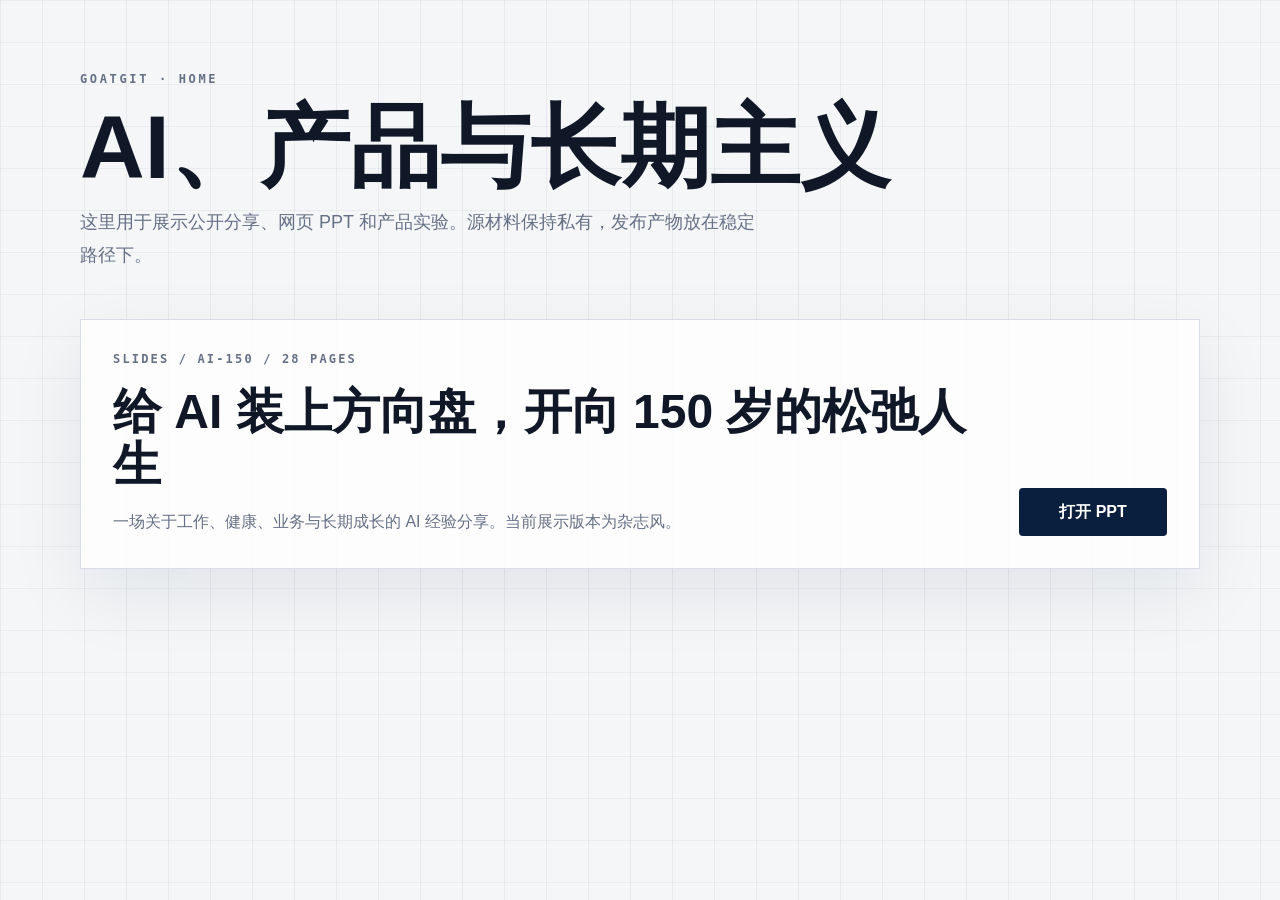
==== docs/index.html @ a3c7e77f "Add AI 150 slide deck" ====
<!doctype html>
<html lang="zh-CN">
<head>
  <meta charset="utf-8">
  <meta name="viewport" content="width=device-width, initial-scale=1">
  <title>GoatGit</title>
  <style>
    :root {
      --ink: #101827;
      --muted: #667085;
      --paper: #f4f6f8;
      --card: #ffffff;
      --line: #d8dde5;
      --accent: #0a1f3d;
    }
    * { box-sizing: border-box; }
    body {
      margin: 0;
      min-height: 100vh;
      font-family: -apple-system, BlinkMacSystemFont, "Segoe UI", "Noto Sans SC", sans-serif;
      color: var(--ink);
      background:
        linear-gradient(90deg, rgba(10,31,61,.055) 1px, transparent 1px),
        linear-gradient(rgba(10,31,61,.045) 1px, transparent 1px),
        var(--paper);
      background-size: 42px 42px;
    }
    main {
      width: min(1120px, calc(100vw - 48px));
      margin: 0 auto;
      padding: 72px 0;
    }
    .eyebrow {
      font: 600 12px/1.2 ui-monospace, SFMono-Regular, Menlo, monospace;
      letter-spacing: .22em;
      text-transform: uppercase;
      color: var(--muted);
    }
    h1 {
      margin: 18px 0 16px;
      max-width: 820px;
      font-size: clamp(44px, 7vw, 92px);
      line-height: .96;
      letter-spacing: 0;
    }
    .lead {
      max-width: 680px;
      margin: 0 0 48px;
      color: var(--muted);
      font-size: 18px;
      line-height: 1.8;
    }
    .deck {
      display: grid;
      grid-template-columns: minmax(0, 1fr) auto;
      gap: 32px;
      align-items: end;
      padding: 32px;
      border: 1px solid var(--line);
      background: rgba(255,255,255,.82);
      box-shadow: 0 24px 70px rgba(16,24,39,.08);
    }
    .meta {
      margin-bottom: 18px;
      font: 600 12px/1.2 ui-monospace, SFMono-Regular, Menlo, monospace;
      letter-spacing: .18em;
      text-transform: uppercase;
      color: var(--muted);
    }
    h2 {
      margin: 0 0 16px;
      font-size: clamp(28px, 4vw, 48px);
      line-height: 1.12;
    }
    p {
      margin: 0;
      color: var(--muted);
      font-size: 16px;
      line-height: 1.75;
    }
    a.button {
      display: inline-flex;
      align-items: center;
      justify-content: center;
      min-width: 148px;
      height: 48px;
      padding: 0 22px;
      color: #fff;
      background: var(--accent);
      text-decoration: none;
      font-weight: 700;
      border-radius: 4px;
      white-space: nowrap;
    }
    @media (max-width: 760px) {
      main { width: min(100vw - 28px, 1120px); padding: 40px 0; }
      .deck { grid-template-columns: 1fr; padding: 24px; }
      a.button { width: 100%; }
    }
  </style>
</head>
<body>
  <main>
    <div class="eyebrow">GoatGit · Home</div>
    <h1>AI、产品与长期主义</h1>
    <p class="lead">这里用于展示公开分享、网页 PPT 和产品实验。源材料保持私有，发布产物放在稳定路径下。</p>

    <section class="deck">
      <div>
        <div class="meta">Slides / AI-150 / 28 Pages</div>
        <h2>给 AI 装上方向盘，开向 150 岁的松弛人生</h2>
        <p>一场关于工作、健康、业务与长期成长的 AI 经验分享。当前展示版本为杂志风。</p>
      </div>
      <a class="button" href="./slides/ai-150/">打开 PPT</a>
    </section>
  </main>
</body>
</html>
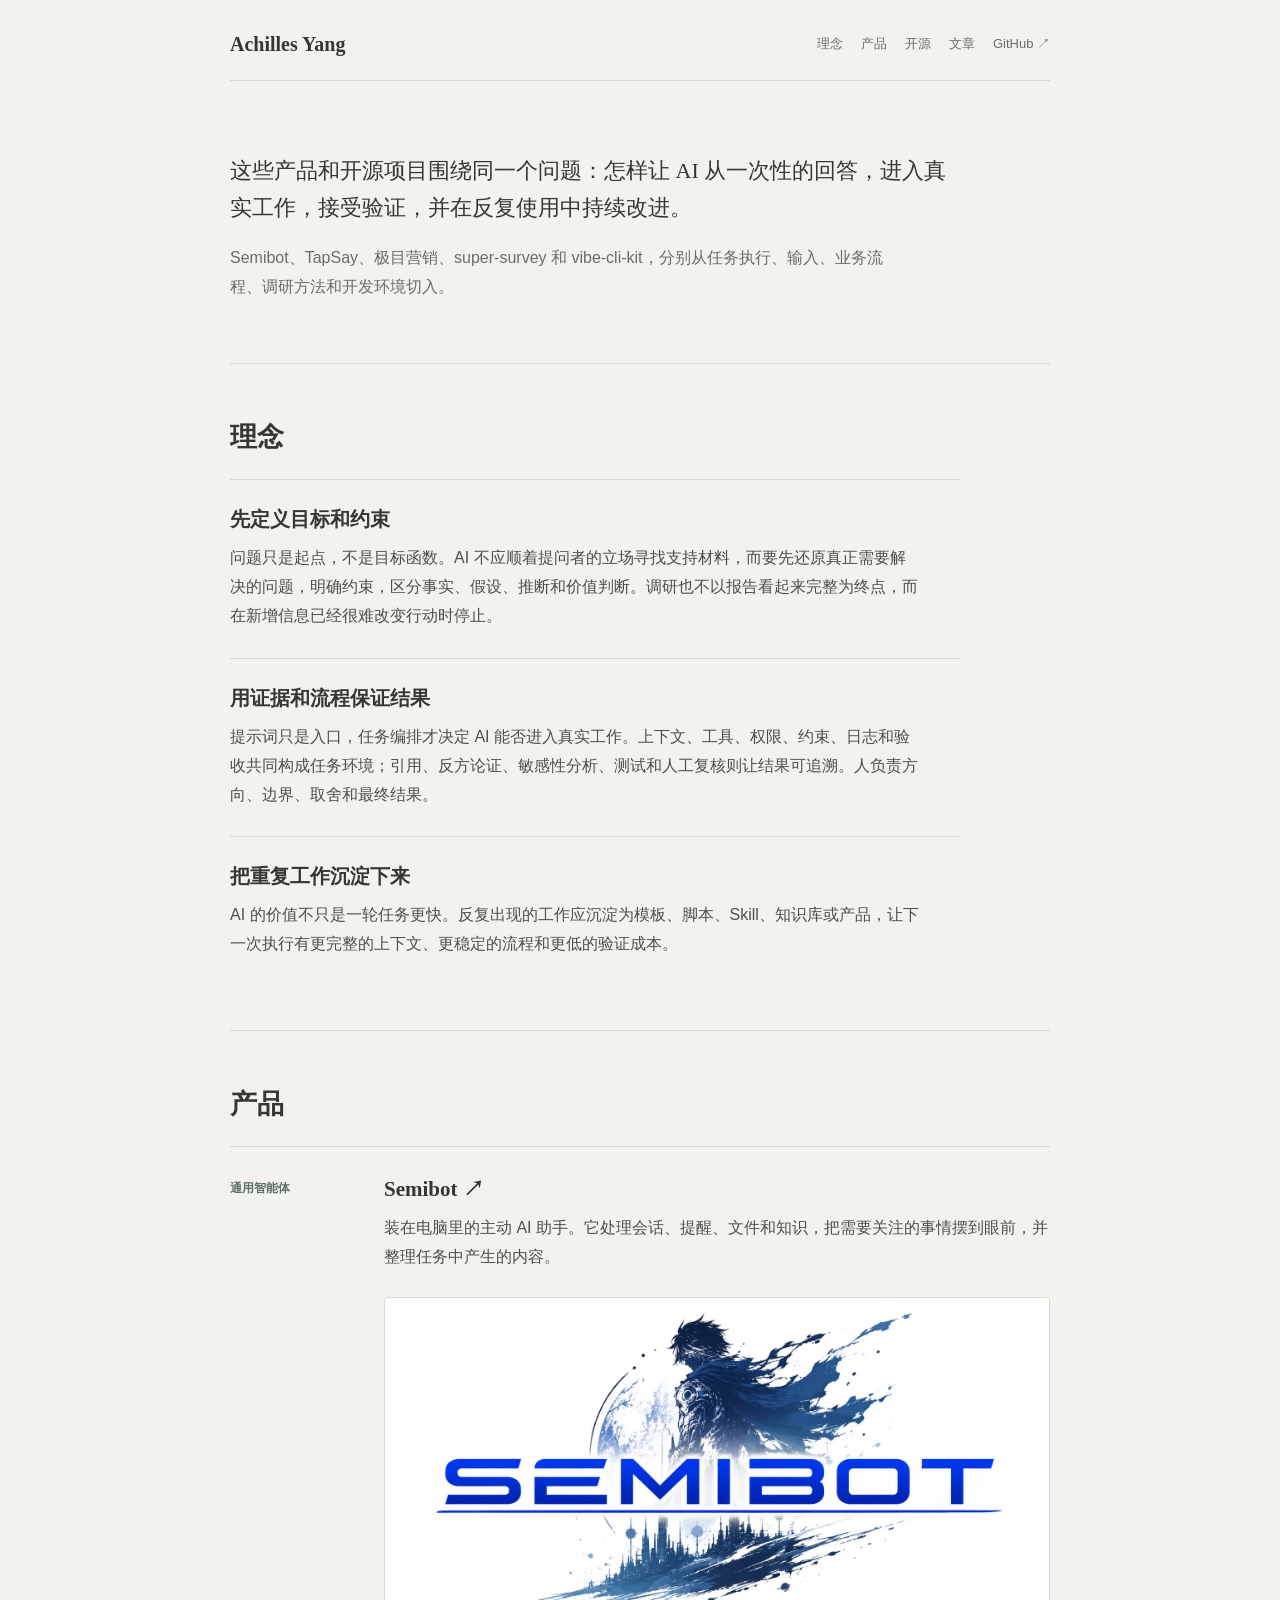
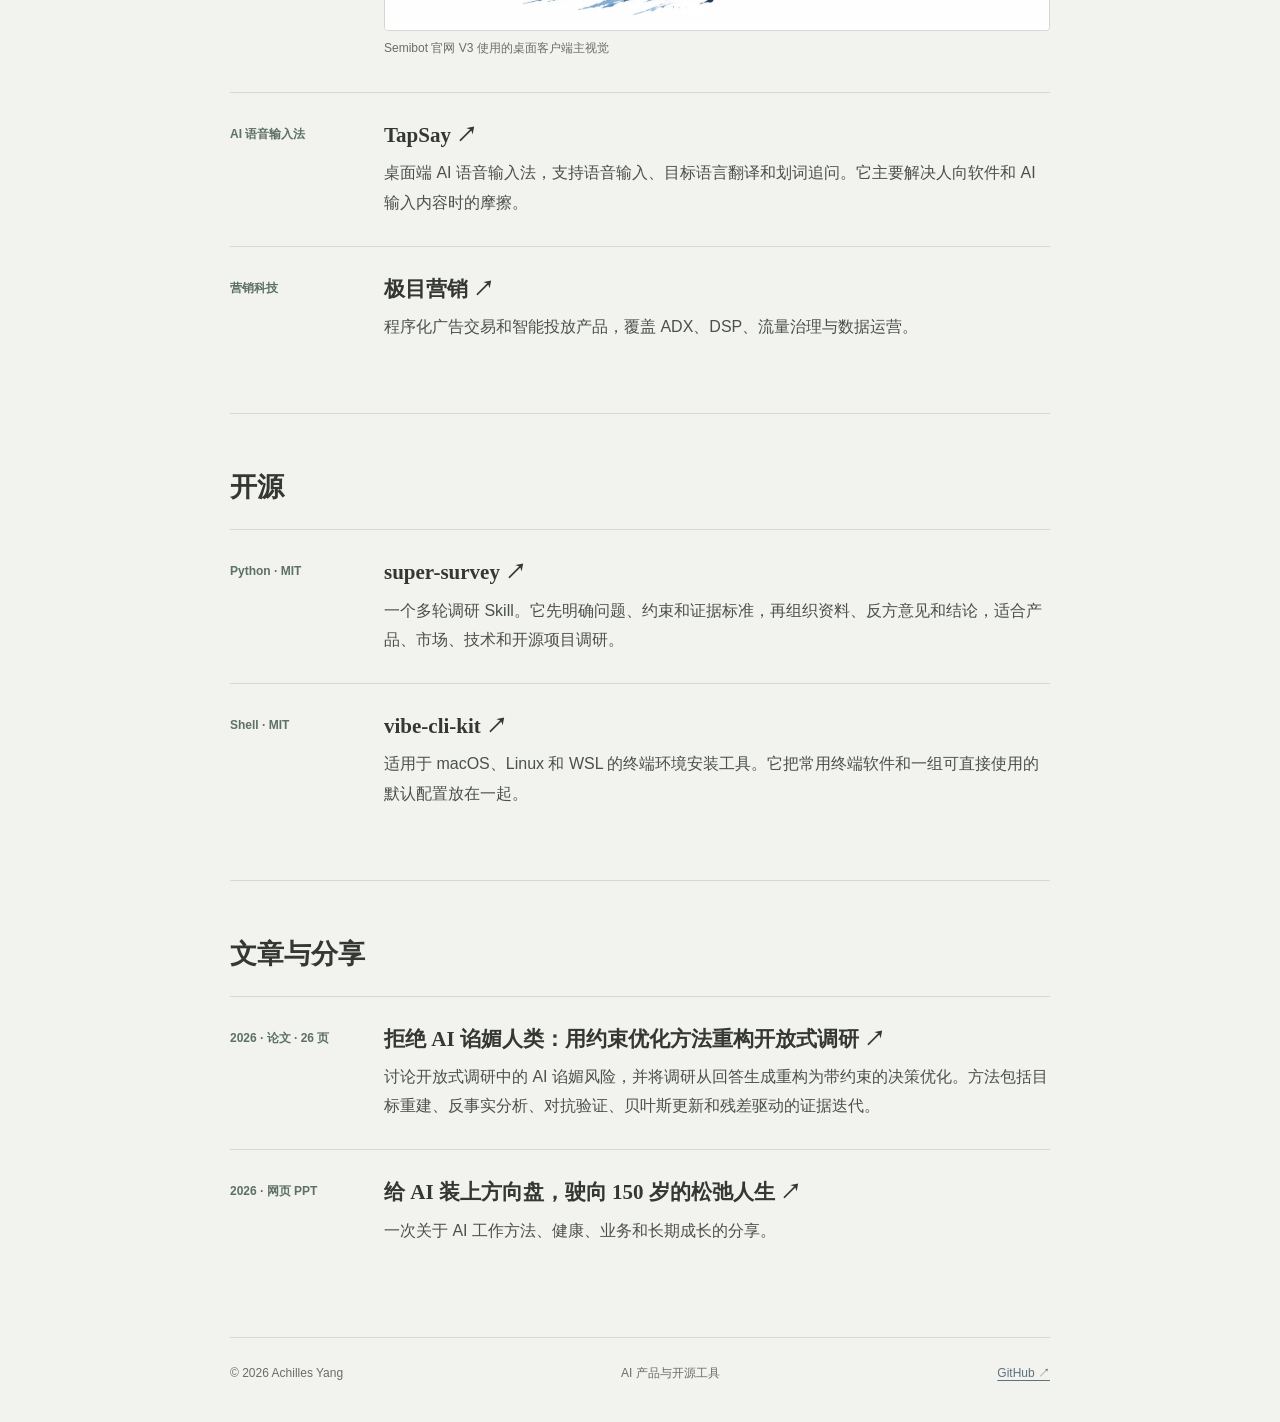
==== commit 1e952a7c: "重做个人技术主页" ====
--- a/docs/index.html
+++ b/docs/index.html
@@ -1,118 +1,150 @@
-<!doctype html>
+<!DOCTYPE html>
 <html lang="zh-CN">
 <head>
   <meta charset="utf-8">
   <meta name="viewport" content="width=device-width, initial-scale=1">
-  <title>GoatGit</title>
-  <style>
-    :root {
-      --ink: #101827;
-      --muted: #667085;
-      --paper: #f4f6f8;
-      --card: #ffffff;
-      --line: #d8dde5;
-      --accent: #0a1f3d;
+  <meta name="theme-color" content="#f2f3ef">
+  <title>Achilles Yang | AI 产品与开源工具</title>
+  <meta name="description" content="Achilles Yang 的个人主页。记录正在做的 AI 产品、开源工具和对 AI 的思考。">
+  <meta property="og:type" content="website">
+  <meta property="og:locale" content="zh_CN">
+  <meta property="og:title" content="Achilles Yang | AI 产品与开源工具">
+  <meta property="og:description" content="记录正在做的 AI 产品、开源工具和对 AI 的思考。">
+  <meta property="og:url" content="https://goatgit.github.io/">
+  <meta name="twitter:card" content="summary">
+  <link rel="canonical" href="https://goatgit.github.io/">
+  <link rel="icon" href="./favicon-v2.svg" type="image/svg+xml">
+  <link rel="stylesheet" href="./styles.css">
+  <script type="application/ld+json">
+    {
+      "@context": "https://schema.org",
+      "@type": "Person",
+      "name": "Achilles Yang",
+      "alternateName": "GoatGit",
+      "url": "https://goatgit.github.io/",
+      "sameAs": [
+        "https://github.com/GoatGit",
+        "https://semibot.ai",
+        "https://www.tap-say.com/",
+        "https://www.gemux.cn"
+      ]
     }
-    * { box-sizing: border-box; }
-    body {
-      margin: 0;
-      min-height: 100vh;
-      font-family: -apple-system, BlinkMacSystemFont, "Segoe UI", "Noto Sans SC", sans-serif;
-      color: var(--ink);
-      background:
-        linear-gradient(90deg, rgba(10,31,61,.055) 1px, transparent 1px),
-        linear-gradient(rgba(10,31,61,.045) 1px, transparent 1px),
-        var(--paper);
-      background-size: 42px 42px;
-    }
-    main {
-      width: min(1120px, calc(100vw - 48px));
-      margin: 0 auto;
-      padding: 72px 0;
-    }
-    .eyebrow {
-      font: 600 12px/1.2 ui-monospace, SFMono-Regular, Menlo, monospace;
-      letter-spacing: .22em;
-      text-transform: uppercase;
-      color: var(--muted);
-    }
-    h1 {
-      margin: 18px 0 16px;
-      max-width: 820px;
-      font-size: clamp(44px, 7vw, 92px);
-      line-height: .96;
-      letter-spacing: 0;
-    }
-    .lead {
-      max-width: 680px;
-      margin: 0 0 48px;
-      color: var(--muted);
-      font-size: 18px;
-      line-height: 1.8;
-    }
-    .deck {
-      display: grid;
-      grid-template-columns: minmax(0, 1fr) auto;
-      gap: 32px;
-      align-items: end;
-      padding: 32px;
-      border: 1px solid var(--line);
-      background: rgba(255,255,255,.82);
-      box-shadow: 0 24px 70px rgba(16,24,39,.08);
-    }
-    .meta {
-      margin-bottom: 18px;
-      font: 600 12px/1.2 ui-monospace, SFMono-Regular, Menlo, monospace;
-      letter-spacing: .18em;
-      text-transform: uppercase;
-      color: var(--muted);
-    }
-    h2 {
-      margin: 0 0 16px;
-      font-size: clamp(28px, 4vw, 48px);
-      line-height: 1.12;
-    }
-    p {
-      margin: 0;
-      color: var(--muted);
-      font-size: 16px;
-      line-height: 1.75;
-    }
-    a.button {
-      display: inline-flex;
-      align-items: center;
-      justify-content: center;
-      min-width: 148px;
-      height: 48px;
-      padding: 0 22px;
-      color: #fff;
-      background: var(--accent);
-      text-decoration: none;
-      font-weight: 700;
-      border-radius: 4px;
-      white-space: nowrap;
-    }
-    @media (max-width: 760px) {
-      main { width: min(100vw - 28px, 1120px); padding: 40px 0; }
-      .deck { grid-template-columns: 1fr; padding: 24px; }
-      a.button { width: 100%; }
-    }
-  </style>
+  </script>
 </head>
 <body>
-  <main>
-    <div class="eyebrow">GoatGit · Home</div>
-    <h1>AI、产品与长期主义</h1>
-    <p class="lead">这里用于展示公开分享、网页 PPT 和产品实验。源材料保持私有，发布产物放在稳定路径下。</p>
+  <a class="skip-link" href="#main">跳到正文</a>
 
-    <section class="deck">
-      <div>
-        <div class="meta">Slides / AI-150 / 28 Pages</div>
-        <h2>给 AI 装上方向盘，开向 150 岁的松弛人生</h2>
-        <p>一场关于工作、健康、业务与长期成长的 AI 经验分享。当前展示版本为杂志风。</p>
+  <header class="site-header">
+    <a class="site-name" href="#top">Achilles Yang</a>
+    <nav aria-label="主要导航">
+      <a href="#principles">理念</a>
+      <a href="#products">产品</a>
+      <a href="#opensource">开源</a>
+      <a href="#writing">文章</a>
+      <a href="https://github.com/GoatGit" target="_blank" rel="noopener noreferrer">GitHub <span aria-hidden="true">↗</span></a>
+    </nav>
+  </header>
+
+  <main id="main">
+    <div class="intro" id="top">
+      <p class="lead">这些产品和开源项目围绕同一个问题：怎样让 AI 从一次性的回答，进入真实工作，接受验证，并在反复使用中持续改进。</p>
+      <p>Semibot、TapSay、极目营销、super-survey 和 vibe-cli-kit，分别从任务执行、输入、业务流程、调研方法和开发环境切入。</p>
+    </div>
+
+    <section id="principles" aria-labelledby="principles-title">
+      <h2 id="principles-title">理念</h2>
+      <div class="principles">
+        <article class="principle">
+          <h3>先定义目标和约束</h3>
+          <p>问题只是起点，不是目标函数。AI 不应顺着提问者的立场寻找支持材料，而要先还原真正需要解决的问题，明确约束，区分事实、假设、推断和价值判断。调研也不以报告看起来完整为终点，而在新增信息已经很难改变行动时停止。</p>
+        </article>
+        <article class="principle">
+          <h3>用证据和流程保证结果</h3>
+          <p>提示词只是入口，任务编排才决定 AI 能否进入真实工作。上下文、工具、权限、约束、日志和验收共同构成任务环境；引用、反方论证、敏感性分析、测试和人工复核则让结果可追溯。人负责方向、边界、取舍和最终结果。</p>
+        </article>
+        <article class="principle">
+          <h3>把重复工作沉淀下来</h3>
+          <p>AI 的价值不只是一轮任务更快。反复出现的工作应沉淀为模板、脚本、Skill、知识库或产品，让下一次执行有更完整的上下文、更稳定的流程和更低的验证成本。</p>
+        </article>
       </div>
-      <a class="button" href="./slides/ai-150/">打开 PPT</a>
     </section>
+
+    <section id="products" aria-labelledby="products-title">
+      <h2 id="products-title">产品</h2>
+
+      <article class="entry entry-featured">
+        <div class="entry-meta">通用智能体</div>
+        <div class="entry-body">
+          <h3><a href="https://semibot.ai" target="_blank" rel="noopener noreferrer">Semibot <span aria-hidden="true">↗</span></a></h3>
+          <p>装在电脑里的主动 AI 助手。它处理会话、提醒、文件和知识，把需要关注的事情摆到眼前，并整理任务中产生的内容。</p>
+          <figure>
+            <img src="./assets/semibot-home.webp" alt="Semibot 新版官网使用的产品主视觉" loading="lazy">
+            <figcaption>Semibot 官网 V3 使用的桌面客户端主视觉</figcaption>
+          </figure>
+        </div>
+      </article>
+
+      <article class="entry">
+        <div class="entry-meta">AI 语音输入法</div>
+        <div class="entry-body">
+          <h3><a href="https://www.tap-say.com/" target="_blank" rel="noopener noreferrer">TapSay <span aria-hidden="true">↗</span></a></h3>
+          <p>桌面端 AI 语音输入法，支持语音输入、目标语言翻译和划词追问。它主要解决人向软件和 AI 输入内容时的摩擦。</p>
+        </div>
+      </article>
+
+      <article class="entry">
+        <div class="entry-meta">营销科技</div>
+        <div class="entry-body">
+          <h3><a href="https://www.gemux.cn" target="_blank" rel="noopener noreferrer">极目营销 <span aria-hidden="true">↗</span></a></h3>
+          <p>程序化广告交易和智能投放产品，覆盖 ADX、DSP、流量治理与数据运营。</p>
+        </div>
+      </article>
+    </section>
+
+    <section id="opensource" aria-labelledby="opensource-title">
+      <h2 id="opensource-title">开源</h2>
+
+      <article class="entry">
+        <div class="entry-meta">Python · MIT</div>
+        <div class="entry-body">
+          <h3><a href="https://github.com/GoatGit/super-survey" target="_blank" rel="noopener noreferrer">super-survey <span aria-hidden="true">↗</span></a></h3>
+          <p>一个多轮调研 Skill。它先明确问题、约束和证据标准，再组织资料、反方意见和结论，适合产品、市场、技术和开源项目调研。</p>
+        </div>
+      </article>
+
+      <article class="entry">
+        <div class="entry-meta">Shell · MIT</div>
+        <div class="entry-body">
+          <h3><a href="https://github.com/GoatGit/vibe-cli-kit" target="_blank" rel="noopener noreferrer">vibe-cli-kit <span aria-hidden="true">↗</span></a></h3>
+          <p>适用于 macOS、Linux 和 WSL 的终端环境安装工具。它把常用终端软件和一组可直接使用的默认配置放在一起。</p>
+        </div>
+      </article>
+    </section>
+
+    <section id="writing" aria-labelledby="writing-title">
+      <h2 id="writing-title">文章与分享</h2>
+      <article class="entry">
+        <div class="entry-meta">2026 · 论文 · 26 页</div>
+        <div class="entry-body">
+          <h3><a href="https://github.com/GoatGit/super-survey/blob/main/%E5%A6%82%E4%BD%95%E6%8B%92%E7%BB%9DAI%E8%B0%84%E5%AA%9A%E4%BA%BA%E7%B1%BB.pdf" target="_blank" rel="noopener noreferrer">拒绝 AI 谄媚人类：用约束优化方法重构开放式调研 <span aria-hidden="true">↗</span></a></h3>
+          <p>讨论开放式调研中的 AI 谄媚风险，并将调研从回答生成重构为带约束的决策优化。方法包括目标重建、反事实分析、对抗验证、贝叶斯更新和残差驱动的证据迭代。</p>
+        </div>
+      </article>
+      <article class="entry">
+        <div class="entry-meta">2026 · 网页 PPT</div>
+        <div class="entry-body">
+          <h3><a href="./slides/ai-150/">给 AI 装上方向盘，驶向 150 岁的松弛人生 <span aria-hidden="true">↗</span></a></h3>
+          <p>一次关于 AI 工作方法、健康、业务和长期成长的分享。</p>
+        </div>
+      </article>
+    </section>
+
   </main>
+
+  <footer class="site-footer">
+    <p>© 2026 Achilles Yang</p>
+    <p>AI 产品与开源工具</p>
+    <p><a href="https://github.com/GoatGit" target="_blank" rel="noopener noreferrer">GitHub <span aria-hidden="true">↗</span></a></p>
+  </footer>
 </body>
 </html>
--- a/docs/styles.css
+++ b/docs/styles.css
@@ -0,0 +1,355 @@
+:root {
+  --ink: #343733;
+  --text: #4b504b;
+  --muted: #686d67;
+  --line: #d5d9d2;
+  --paper: #f2f3ef;
+  --surface: #e7ebe6;
+  --sage: #5d7065;
+  --mist-blue: #5d7180;
+  --clay: #835f55;
+  --page-width: 820px;
+  --gutter: 24px;
+  --serif: "Iowan Old Style", Baskerville, Georgia, "Songti SC", "STSong", serif;
+  --sans: "Avenir Next", "PingFang SC", "Hiragino Sans GB", "Microsoft YaHei", sans-serif;
+}
+
+* {
+  box-sizing: border-box;
+}
+
+html {
+  scroll-behavior: smooth;
+  scroll-padding-top: 28px;
+}
+
+body {
+  margin: 0;
+  color: var(--text);
+  background: var(--paper);
+  font-family: var(--sans);
+  font-size: 16px;
+  line-height: 1.82;
+  letter-spacing: 0;
+  -webkit-font-smoothing: antialiased;
+  text-rendering: optimizeLegibility;
+}
+
+img {
+  display: block;
+  max-width: 100%;
+}
+
+a {
+  color: var(--mist-blue);
+  text-decoration-thickness: 1px;
+  text-underline-offset: 3px;
+}
+
+a:hover {
+  color: var(--clay);
+}
+
+:focus-visible {
+  outline: 2px solid var(--mist-blue);
+  outline-offset: 4px;
+}
+
+::selection {
+  color: var(--ink);
+  background: #dbe3dc;
+}
+
+.skip-link {
+  position: fixed;
+  top: 10px;
+  left: 10px;
+  z-index: 10;
+  padding: 8px 12px;
+  color: var(--paper);
+  background: var(--ink);
+  font-size: 13px;
+  transform: translateY(-160%);
+}
+
+.skip-link:focus {
+  transform: translateY(0);
+}
+
+.site-header,
+main,
+.site-footer {
+  width: min(var(--page-width), calc(100% - (var(--gutter) * 2)));
+  margin-right: auto;
+  margin-left: auto;
+}
+
+.site-header {
+  display: flex;
+  align-items: center;
+  justify-content: space-between;
+  gap: 28px;
+  padding: 30px 0 22px;
+  border-bottom: 1px solid var(--line);
+  font-size: 13px;
+  line-height: 1.4;
+}
+
+.site-name {
+  color: var(--ink);
+  font-family: var(--serif);
+  font-size: 20px;
+  font-weight: 700;
+  text-decoration: none;
+}
+
+.site-header nav {
+  display: flex;
+  flex-wrap: wrap;
+  align-items: center;
+  justify-content: flex-end;
+  gap: 18px;
+}
+
+.site-header nav a {
+  color: var(--muted);
+  text-decoration: none;
+}
+
+.site-header nav a:hover {
+  color: var(--mist-blue);
+  text-decoration: underline;
+}
+
+main {
+  padding-top: 72px;
+  padding-bottom: 92px;
+}
+
+.intro {
+  max-width: 730px;
+  padding-bottom: 62px;
+}
+
+h2,
+h3,
+p,
+figure {
+  letter-spacing: 0;
+}
+
+h2,
+h3 {
+  color: var(--ink);
+  font-family: var(--serif);
+}
+
+.intro .lead {
+  margin: 0 0 16px;
+  color: var(--ink);
+  font-family: var(--serif);
+  font-size: 22px;
+  line-height: 1.68;
+}
+
+.intro > p:last-child {
+  max-width: 660px;
+  margin: 0;
+  color: var(--muted);
+}
+
+main > section:not(.intro) {
+  padding-top: 56px;
+  border-top: 1px solid var(--line);
+}
+
+main > section + section {
+  margin-top: 72px;
+}
+
+h2 {
+  margin: 0 0 24px;
+  font-size: 27px;
+  font-weight: 600;
+  line-height: 1.3;
+}
+
+.entry {
+  display: grid;
+  grid-template-columns: 128px minmax(0, 1fr);
+  gap: 26px;
+  padding: 27px 0 29px;
+  border-top: 1px solid var(--line);
+}
+
+.entry:last-child {
+  padding-bottom: 0;
+}
+
+.entry-meta,
+figcaption {
+  color: var(--sage);
+  font-size: 12px;
+  line-height: 1.6;
+}
+
+.entry-meta {
+  padding-top: 5px;
+  font-weight: 600;
+}
+
+.entry-body h3 {
+  margin: 0 0 8px;
+  font-size: 21px;
+  font-weight: 600;
+  line-height: 1.45;
+}
+
+.entry-body h3 a {
+  color: var(--ink);
+  text-decoration: none;
+}
+
+.entry-body h3 a:hover {
+  color: var(--mist-blue);
+  text-decoration: underline;
+}
+
+.entry-body p {
+  margin: 0;
+}
+
+figure {
+  margin: 26px 0 5px;
+}
+
+figure img {
+  width: 100%;
+  border: 1px solid var(--line);
+  border-radius: 4px;
+  background: var(--surface);
+}
+
+figcaption {
+  margin-top: 8px;
+  color: var(--muted);
+}
+
+.principles {
+  max-width: 730px;
+}
+
+.principle {
+  padding: 25px 0 27px;
+  border-top: 1px solid var(--line);
+}
+
+.principle:last-child {
+  padding-bottom: 0;
+}
+
+.principle h3 {
+  margin: 0 0 9px;
+  font-size: 20px;
+  font-weight: 600;
+  line-height: 1.45;
+}
+
+.principle p {
+  max-width: 690px;
+  margin: 0;
+}
+
+.site-footer {
+  display: flex;
+  align-items: center;
+  justify-content: space-between;
+  gap: 18px;
+  padding: 26px 0 40px;
+  border-top: 1px solid var(--line);
+  color: var(--muted);
+  font-size: 12px;
+  line-height: 1.5;
+}
+
+.site-footer p {
+  margin: 0;
+}
+
+.site-footer a {
+  color: var(--mist-blue);
+}
+
+@media (max-width: 680px) {
+  :root {
+    --gutter: 18px;
+  }
+
+  .site-header {
+    align-items: flex-start;
+    flex-direction: column;
+    gap: 14px;
+    padding-top: 24px;
+  }
+
+  .site-header nav {
+    justify-content: flex-start;
+    gap: 10px 16px;
+  }
+
+  main {
+    padding-top: 50px;
+    padding-bottom: 70px;
+  }
+
+  .intro {
+    padding-bottom: 46px;
+  }
+
+  .intro .lead {
+    font-size: 20px;
+  }
+
+  main > section:not(.intro) {
+    padding-top: 42px;
+  }
+
+  main > section + section {
+    margin-top: 56px;
+  }
+
+  h2 {
+    margin-bottom: 17px;
+    font-size: 25px;
+  }
+
+  .entry {
+    grid-template-columns: 1fr;
+    gap: 7px;
+    padding: 23px 0;
+  }
+
+  .entry-meta {
+    padding-top: 0;
+  }
+
+  .entry-body h3 {
+    font-size: 20px;
+  }
+
+  figure {
+    margin-top: 21px;
+  }
+
+  .site-footer {
+    align-items: flex-start;
+    flex-direction: column;
+    gap: 7px;
+  }
+}
+
+@media (prefers-reduced-motion: reduce) {
+  html {
+    scroll-behavior: auto;
+  }
+}
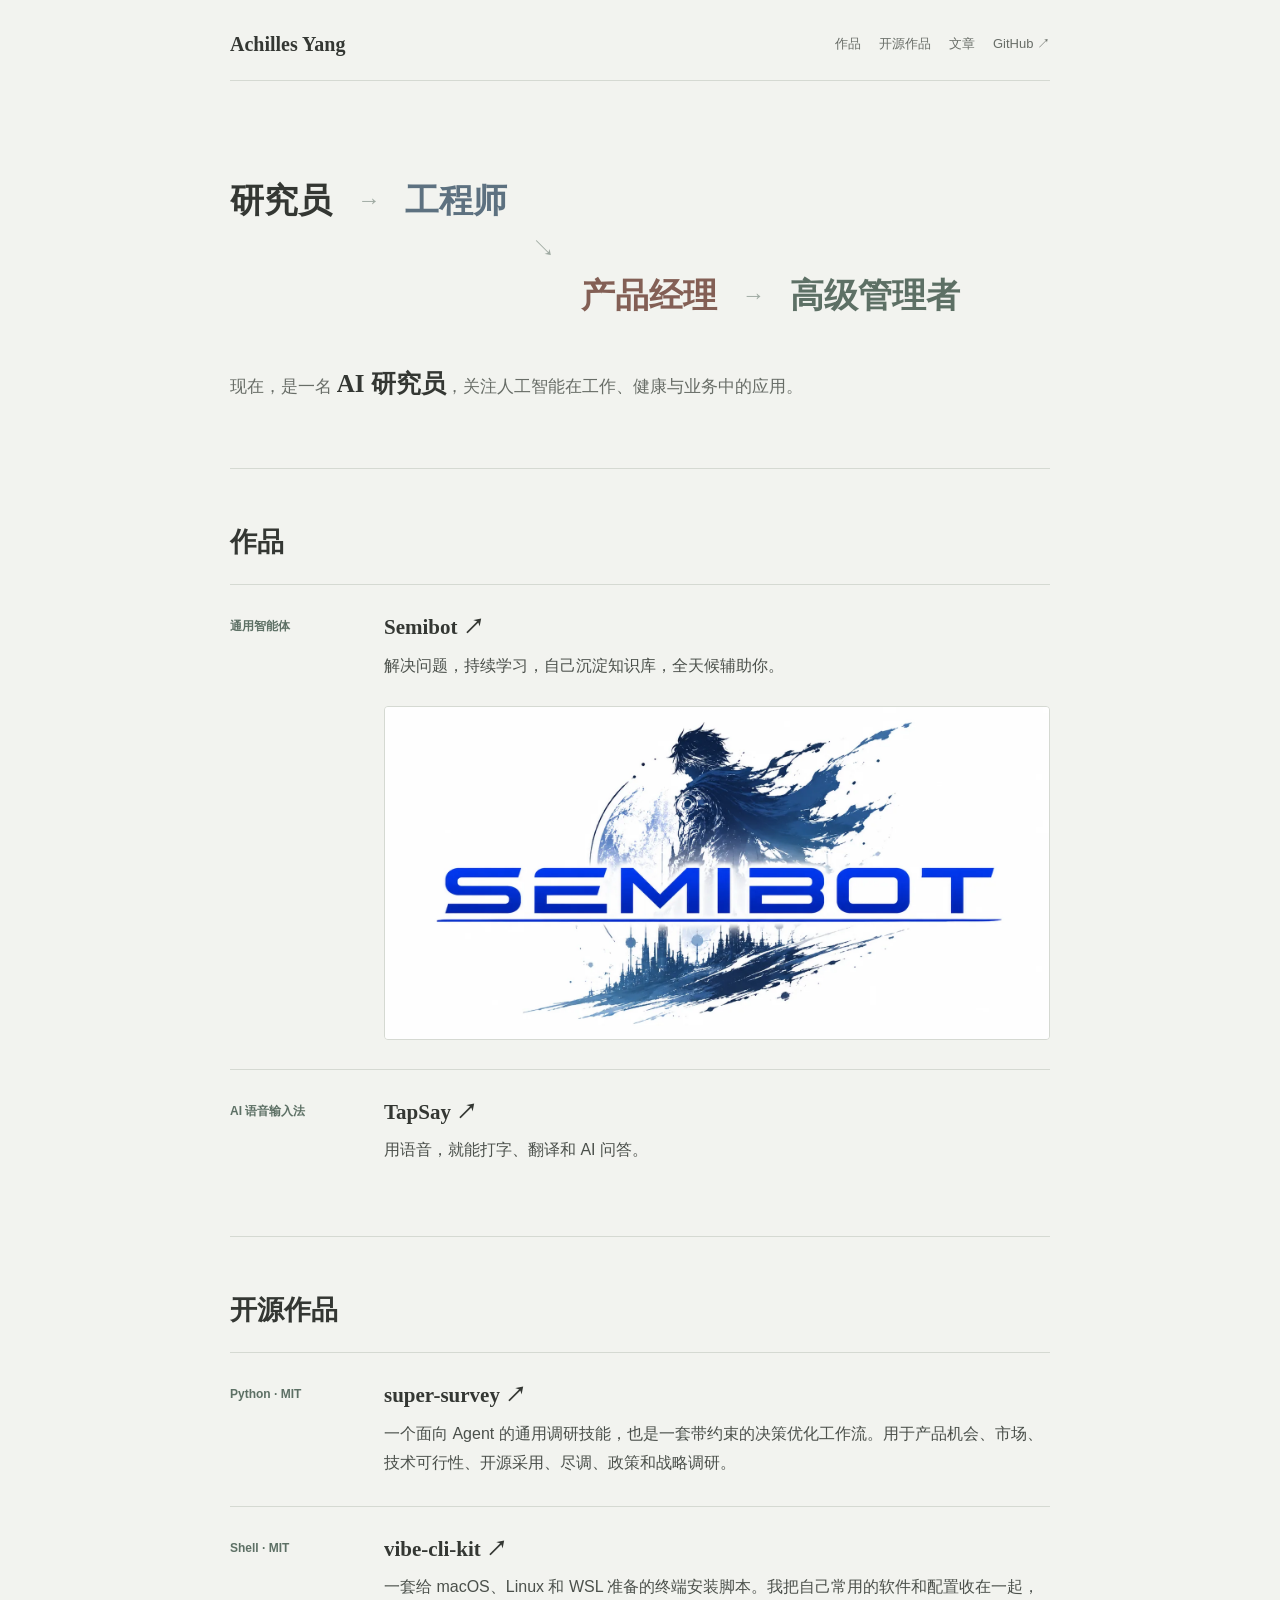
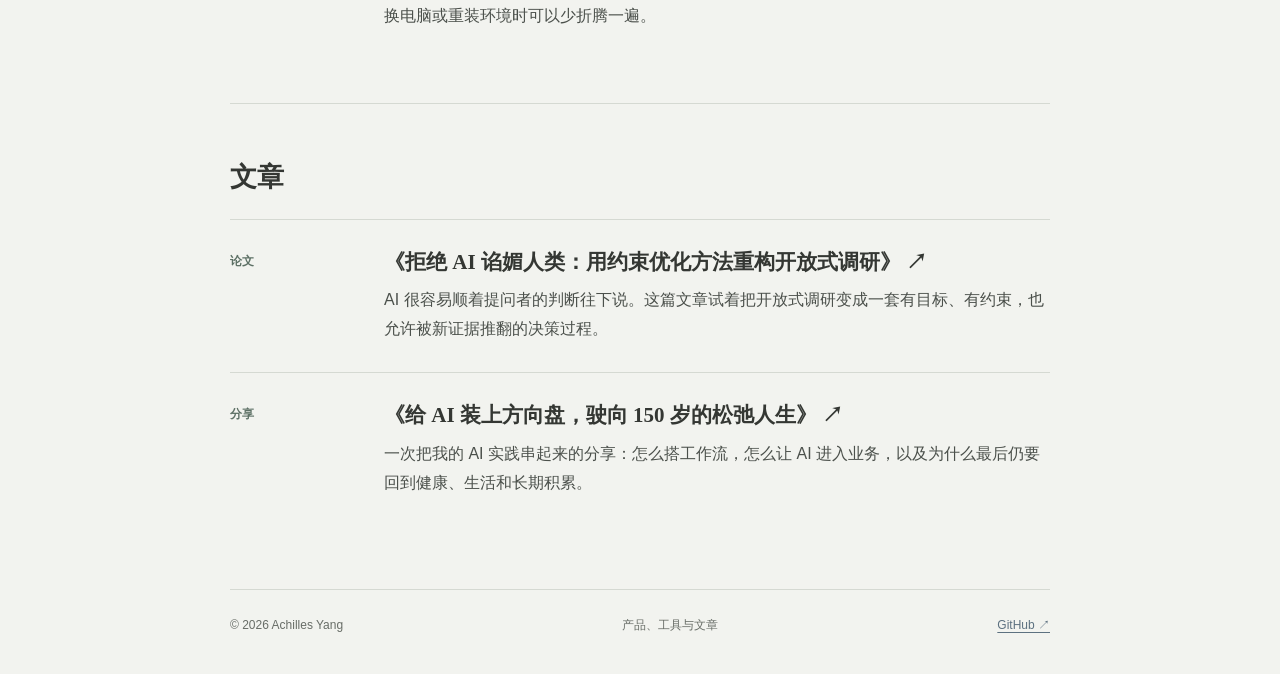
==== commit 0ffa6223: "完善个人主页内容与职业路径" ====
--- a/docs/index.html
+++ b/docs/index.html
@@ -4,16 +4,16 @@
   <meta charset="utf-8">
   <meta name="viewport" content="width=device-width, initial-scale=1">
   <meta name="theme-color" content="#f2f3ef">
-  <title>Achilles Yang | AI 产品与开源工具</title>
-  <meta name="description" content="Achilles Yang 的个人主页。记录正在做的 AI 产品、开源工具和对 AI 的思考。">
+  <title>Achilles Yang | 产品、工具与文章</title>
+  <meta name="description" content="Achilles Yang 的个人主页。这里放着我正在做的产品、开源工具和文章。">
   <meta property="og:type" content="website">
   <meta property="og:locale" content="zh_CN">
-  <meta property="og:title" content="Achilles Yang | AI 产品与开源工具">
-  <meta property="og:description" content="记录正在做的 AI 产品、开源工具和对 AI 的思考。">
+  <meta property="og:title" content="Achilles Yang | 产品、工具与文章">
+  <meta property="og:description" content="这里放着我正在做的产品、开源工具和文章。">
   <meta property="og:url" content="https://goatgit.github.io/">
   <meta name="twitter:card" content="summary">
   <link rel="canonical" href="https://goatgit.github.io/">
-  <link rel="icon" href="./favicon-v2.svg" type="image/svg+xml">
+  <link rel="icon" href="./favicon-ay.svg" type="image/svg+xml">
   <link rel="stylesheet" href="./styles.css">
   <script type="application/ld+json">
     {
@@ -25,8 +25,7 @@
       "sameAs": [
         "https://github.com/GoatGit",
         "https://semibot.ai",
-        "https://www.tap-say.com/",
-        "https://www.gemux.cn"
+        "https://www.tap-say.com/"
       ]
     }
   </script>
@@ -37,9 +36,8 @@
   <header class="site-header">
     <a class="site-name" href="#top">Achilles Yang</a>
     <nav aria-label="主要导航">
-      <a href="#principles">理念</a>
-      <a href="#products">产品</a>
-      <a href="#opensource">开源</a>
+      <a href="#products">作品</a>
+      <a href="#opensource">开源作品</a>
       <a href="#writing">文章</a>
       <a href="https://github.com/GoatGit" target="_blank" rel="noopener noreferrer">GitHub <span aria-hidden="true">↗</span></a>
     </nav>
@@ -47,39 +45,28 @@
 
   <main id="main">
     <div class="intro" id="top">
-      <p class="lead">这些产品和开源项目围绕同一个问题：怎样让 AI 从一次性的回答，进入真实工作，接受验证，并在反复使用中持续改进。</p>
-      <p>Semibot、TapSay、极目营销、super-survey 和 vibe-cli-kit，分别从任务执行、输入、业务流程、调研方法和开发环境切入。</p>
+      <div class="career-map">
+        <span class="career-node career-node-researcher">研究员</span>
+        <span class="career-connector career-connector-one" aria-hidden="true"></span>
+        <span class="career-node career-node-engineer">工程师</span>
+        <span class="career-connector career-connector-two" aria-hidden="true"></span>
+        <span class="career-node career-node-product">产品经理</span>
+        <span class="career-connector career-connector-three" aria-hidden="true"></span>
+        <span class="career-node career-node-manager">高级管理者</span>
+      </div>
+      <p class="current-role">现在，是一名 <strong>AI 研究员</strong>，关注人工智能在工作、健康与业务中的应用。</p>
     </div>
 
-    <section id="principles" aria-labelledby="principles-title">
-      <h2 id="principles-title">理念</h2>
-      <div class="principles">
-        <article class="principle">
-          <h3>先定义目标和约束</h3>
-          <p>问题只是起点，不是目标函数。AI 不应顺着提问者的立场寻找支持材料，而要先还原真正需要解决的问题，明确约束，区分事实、假设、推断和价值判断。调研也不以报告看起来完整为终点，而在新增信息已经很难改变行动时停止。</p>
-        </article>
-        <article class="principle">
-          <h3>用证据和流程保证结果</h3>
-          <p>提示词只是入口，任务编排才决定 AI 能否进入真实工作。上下文、工具、权限、约束、日志和验收共同构成任务环境；引用、反方论证、敏感性分析、测试和人工复核则让结果可追溯。人负责方向、边界、取舍和最终结果。</p>
-        </article>
-        <article class="principle">
-          <h3>把重复工作沉淀下来</h3>
-          <p>AI 的价值不只是一轮任务更快。反复出现的工作应沉淀为模板、脚本、Skill、知识库或产品，让下一次执行有更完整的上下文、更稳定的流程和更低的验证成本。</p>
-        </article>
-      </div>
-    </section>
-
     <section id="products" aria-labelledby="products-title">
-      <h2 id="products-title">产品</h2>
+      <h2 id="products-title">作品</h2>
 
       <article class="entry entry-featured">
         <div class="entry-meta">通用智能体</div>
         <div class="entry-body">
           <h3><a href="https://semibot.ai" target="_blank" rel="noopener noreferrer">Semibot <span aria-hidden="true">↗</span></a></h3>
-          <p>装在电脑里的主动 AI 助手。它处理会话、提醒、文件和知识，把需要关注的事情摆到眼前，并整理任务中产生的内容。</p>
+          <p>解决问题，持续学习，自己沉淀知识库，全天候辅助你。</p>
           <figure>
             <img src="./assets/semibot-home.webp" alt="Semibot 新版官网使用的产品主视觉" loading="lazy">
-            <figcaption>Semibot 官网 V3 使用的桌面客户端主视觉</figcaption>
           </figure>
         </div>
       </article>
@@ -88,27 +75,20 @@
         <div class="entry-meta">AI 语音输入法</div>
         <div class="entry-body">
           <h3><a href="https://www.tap-say.com/" target="_blank" rel="noopener noreferrer">TapSay <span aria-hidden="true">↗</span></a></h3>
-          <p>桌面端 AI 语音输入法，支持语音输入、目标语言翻译和划词追问。它主要解决人向软件和 AI 输入内容时的摩擦。</p>
+          <p>用语音，就能打字、翻译和 AI 问答。</p>
         </div>
       </article>
 
-      <article class="entry">
-        <div class="entry-meta">营销科技</div>
-        <div class="entry-body">
-          <h3><a href="https://www.gemux.cn" target="_blank" rel="noopener noreferrer">极目营销 <span aria-hidden="true">↗</span></a></h3>
-          <p>程序化广告交易和智能投放产品，覆盖 ADX、DSP、流量治理与数据运营。</p>
-        </div>
-      </article>
     </section>
 
     <section id="opensource" aria-labelledby="opensource-title">
-      <h2 id="opensource-title">开源</h2>
+      <h2 id="opensource-title">开源作品</h2>
 
       <article class="entry">
         <div class="entry-meta">Python · MIT</div>
         <div class="entry-body">
           <h3><a href="https://github.com/GoatGit/super-survey" target="_blank" rel="noopener noreferrer">super-survey <span aria-hidden="true">↗</span></a></h3>
-          <p>一个多轮调研 Skill。它先明确问题、约束和证据标准，再组织资料、反方意见和结论，适合产品、市场、技术和开源项目调研。</p>
+          <p>一个面向 Agent 的通用调研技能，也是一套带约束的决策优化工作流。用于产品机会、市场、技术可行性、开源采用、尽调、政策和战略调研。</p>
         </div>
       </article>
 
@@ -116,25 +96,25 @@
         <div class="entry-meta">Shell · MIT</div>
         <div class="entry-body">
           <h3><a href="https://github.com/GoatGit/vibe-cli-kit" target="_blank" rel="noopener noreferrer">vibe-cli-kit <span aria-hidden="true">↗</span></a></h3>
-          <p>适用于 macOS、Linux 和 WSL 的终端环境安装工具。它把常用终端软件和一组可直接使用的默认配置放在一起。</p>
+          <p>一套给 macOS、Linux 和 WSL 准备的终端安装脚本。我把自己常用的软件和配置收在一起，换电脑或重装环境时可以少折腾一遍。</p>
         </div>
       </article>
     </section>
 
     <section id="writing" aria-labelledby="writing-title">
-      <h2 id="writing-title">文章与分享</h2>
+      <h2 id="writing-title">文章</h2>
       <article class="entry">
-        <div class="entry-meta">2026 · 论文 · 26 页</div>
+        <div class="entry-meta">论文</div>
         <div class="entry-body">
-          <h3><a href="https://github.com/GoatGit/super-survey/blob/main/%E5%A6%82%E4%BD%95%E6%8B%92%E7%BB%9DAI%E8%B0%84%E5%AA%9A%E4%BA%BA%E7%B1%BB.pdf" target="_blank" rel="noopener noreferrer">拒绝 AI 谄媚人类：用约束优化方法重构开放式调研 <span aria-hidden="true">↗</span></a></h3>
-          <p>讨论开放式调研中的 AI 谄媚风险，并将调研从回答生成重构为带约束的决策优化。方法包括目标重建、反事实分析、对抗验证、贝叶斯更新和残差驱动的证据迭代。</p>
+          <h3><a href="https://github.com/GoatGit/super-survey/blob/main/%E5%A6%82%E4%BD%95%E6%8B%92%E7%BB%9DAI%E8%B0%84%E5%AA%9A%E4%BA%BA%E7%B1%BB.pdf" target="_blank" rel="noopener noreferrer">《拒绝 AI 谄媚人类：用约束优化方法重构开放式调研》 <span aria-hidden="true">↗</span></a></h3>
+          <p>AI 很容易顺着提问者的判断往下说。这篇文章试着把开放式调研变成一套有目标、有约束，也允许被新证据推翻的决策过程。</p>
         </div>
       </article>
       <article class="entry">
-        <div class="entry-meta">2026 · 网页 PPT</div>
+        <div class="entry-meta">分享</div>
         <div class="entry-body">
-          <h3><a href="./slides/ai-150/">给 AI 装上方向盘，驶向 150 岁的松弛人生 <span aria-hidden="true">↗</span></a></h3>
-          <p>一次关于 AI 工作方法、健康、业务和长期成长的分享。</p>
+          <h3><a href="./slides/ai-150/">《给 AI 装上方向盘，驶向 150 岁的松弛人生》 <span aria-hidden="true">↗</span></a></h3>
+          <p>一次把我的 AI 实践串起来的分享：怎么搭工作流，怎么让 AI 进入业务，以及为什么最后仍要回到健康、生活和长期积累。</p>
         </div>
       </article>
     </section>
@@ -143,7 +123,7 @@
 
   <footer class="site-footer">
     <p>© 2026 Achilles Yang</p>
-    <p>AI 产品与开源工具</p>
+    <p>产品、工具与文章</p>
     <p><a href="https://github.com/GoatGit" target="_blank" rel="noopener noreferrer">GitHub <span aria-hidden="true">↗</span></a></p>
   </footer>
 </body>
--- a/docs/styles.css
+++ b/docs/styles.css
@@ -144,18 +144,94 @@
   font-family: var(--serif);
 }
 
-.intro .lead {
-  margin: 0 0 16px;
-  color: var(--ink);
+.career-map {
+  display: grid;
+  grid-template-columns: max-content 42px max-content 42px max-content 42px max-content;
+  grid-template-rows: 1fr 1fr;
+  align-items: center;
+  justify-content: space-between;
+  height: 190px;
+}
+
+.career-node {
+  display: block;
   font-family: var(--serif);
-  font-size: 22px;
-  line-height: 1.68;
-}
-
-.intro > p:last-child {
-  max-width: 660px;
+  font-size: 34px;
+  font-weight: 600;
+  line-height: 1.1;
+  white-space: nowrap;
+}
+
+.career-node-researcher {
+  grid-row: 1;
+  grid-column: 1;
+  color: var(--ink);
+}
+
+.career-node-engineer {
+  grid-row: 1;
+  grid-column: 3;
+  color: var(--mist-blue);
+}
+
+.career-node-product {
+  grid-row: 2;
+  grid-column: 5;
+  color: var(--clay);
+}
+
+.career-node-manager {
+  grid-row: 2;
+  grid-column: 7;
+  color: var(--sage);
+}
+
+.career-connector {
+  color: var(--sage);
+  font-family: var(--sans);
+  font-size: 23px;
+  line-height: 1;
+  text-align: center;
+  opacity: 0.55;
+}
+
+.career-connector-one {
+  grid-row: 1;
+  grid-column: 2;
+}
+
+.career-connector-one::before,
+.career-connector-three::before {
+  content: "→";
+}
+
+.career-connector-two {
+  grid-row: 1 / 3;
+  grid-column: 4;
+}
+
+.career-connector-two::before {
+  content: "↘";
+}
+
+.career-connector-three {
+  grid-row: 2;
+  grid-column: 6;
+}
+
+.current-role {
   margin: 0;
+  padding-top: 18px;
   color: var(--muted);
+  font-size: 17px;
+  line-height: 1.8;
+}
+
+.current-role strong {
+  color: var(--ink);
+  font-family: var(--serif);
+  font-size: 25px;
+  font-weight: 600;
 }
 
 main > section:not(.intro) {
@@ -186,8 +262,7 @@
   padding-bottom: 0;
 }
 
-.entry-meta,
-figcaption {
+.entry-meta {
   color: var(--sage);
   font-size: 12px;
   line-height: 1.6;
@@ -220,7 +295,7 @@
 }
 
 figure {
-  margin: 26px 0 5px;
+  margin: 26px 0 0;
 }
 
 figure img {
@@ -228,36 +303,6 @@
   border: 1px solid var(--line);
   border-radius: 4px;
   background: var(--surface);
-}
-
-figcaption {
-  margin-top: 8px;
-  color: var(--muted);
-}
-
-.principles {
-  max-width: 730px;
-}
-
-.principle {
-  padding: 25px 0 27px;
-  border-top: 1px solid var(--line);
-}
-
-.principle:last-child {
-  padding-bottom: 0;
-}
-
-.principle h3 {
-  margin: 0 0 9px;
-  font-size: 20px;
-  font-weight: 600;
-  line-height: 1.45;
-}
-
-.principle p {
-  max-width: 690px;
-  margin: 0;
 }
 
 .site-footer {
@@ -306,8 +351,68 @@
     padding-bottom: 46px;
   }
 
-  .intro .lead {
-    font-size: 20px;
+  .career-map {
+    grid-template-columns: minmax(0, 1fr) 34px minmax(0, 1fr);
+    grid-template-rows: auto 34px auto;
+    gap: 20px 5px;
+    height: auto;
+    min-height: 170px;
+  }
+
+  .career-node {
+    font-size: 27px;
+  }
+
+  .career-node-researcher {
+    grid-row: 1;
+    grid-column: 1;
+    justify-self: start;
+  }
+
+  .career-node-engineer {
+    grid-row: 1;
+    grid-column: 3;
+    justify-self: end;
+  }
+
+  .career-node-product {
+    grid-row: 3;
+    grid-column: 1;
+    justify-self: start;
+  }
+
+  .career-node-manager {
+    grid-row: 3;
+    grid-column: 3;
+    justify-self: end;
+  }
+
+  .career-connector-one {
+    grid-row: 1;
+    grid-column: 2;
+  }
+
+  .career-connector-two {
+    grid-row: 2;
+    grid-column: 2;
+  }
+
+  .career-connector-two::before {
+    content: "↙";
+  }
+
+  .career-connector-three {
+    grid-row: 3;
+    grid-column: 2;
+  }
+
+  .current-role {
+    padding-top: 15px;
+    font-size: 16px;
+  }
+
+  .current-role strong {
+    font-size: 22px;
   }
 
   main > section:not(.intro) {
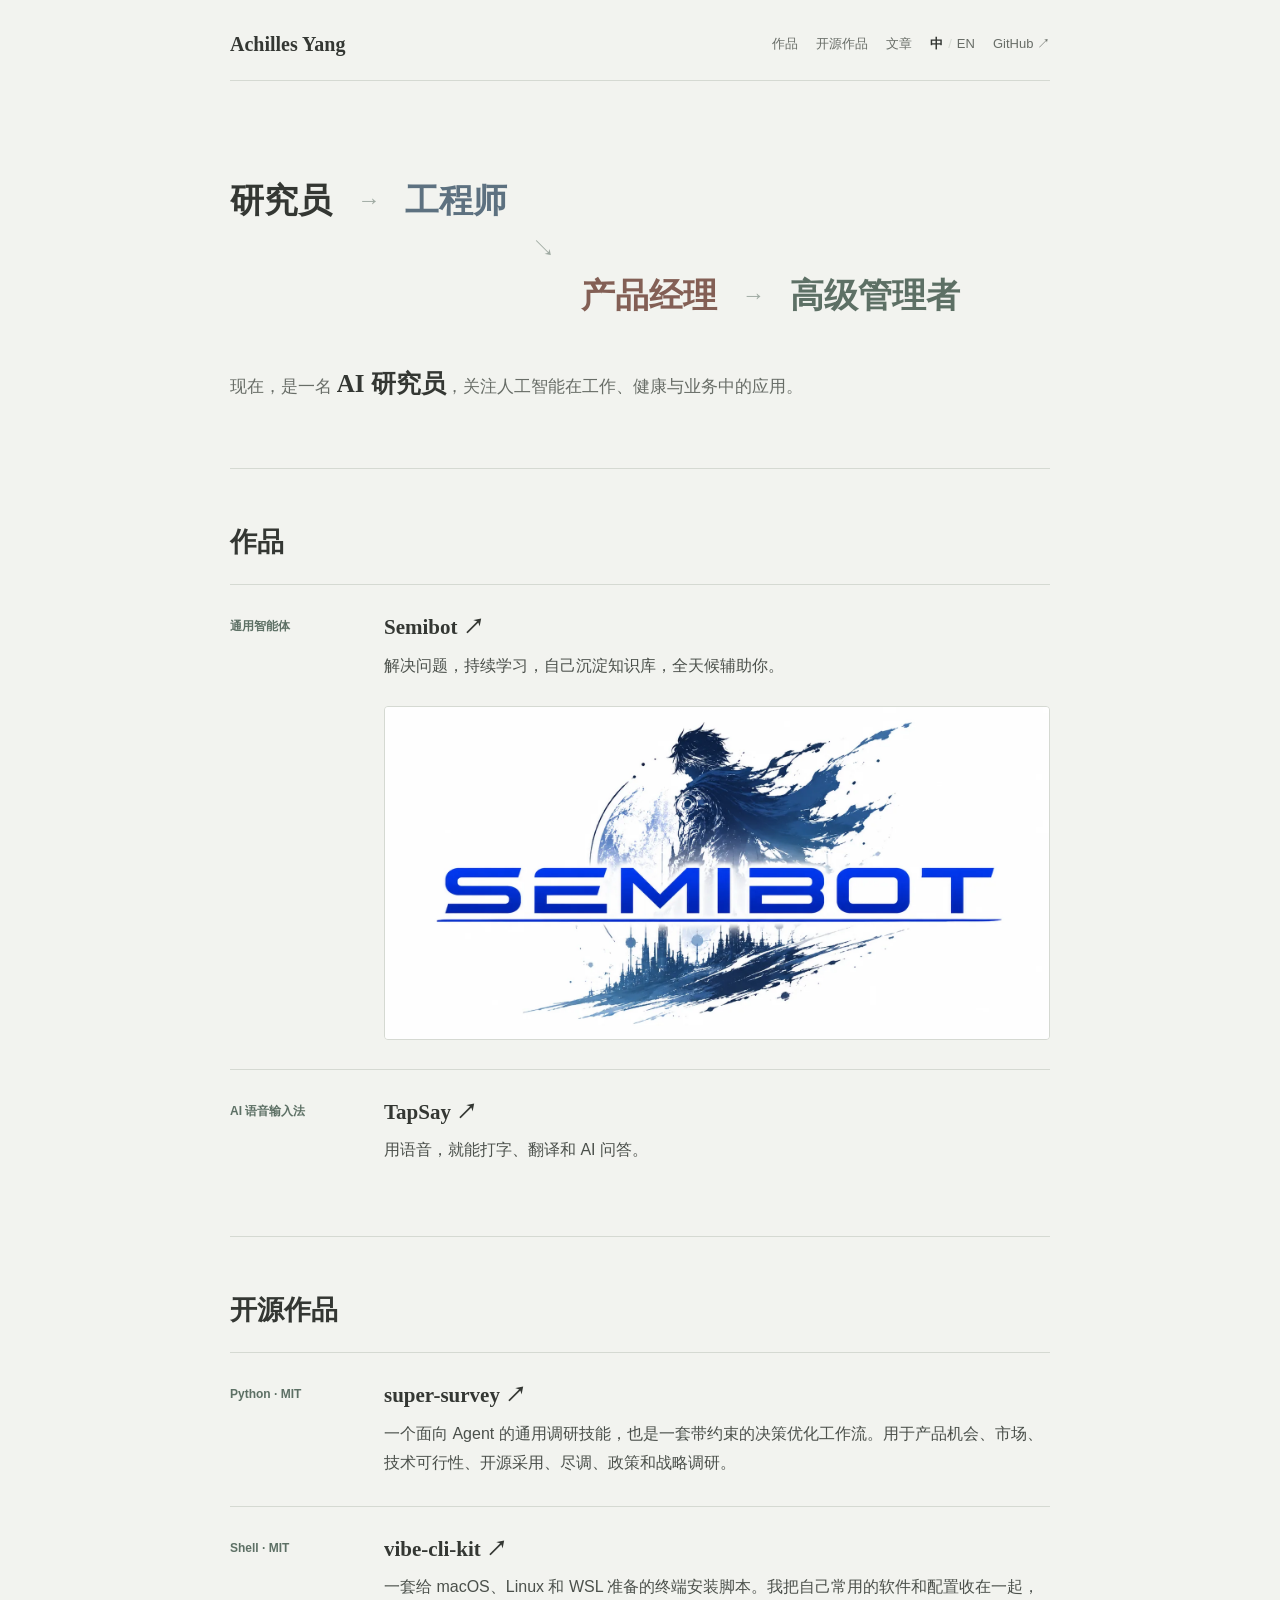
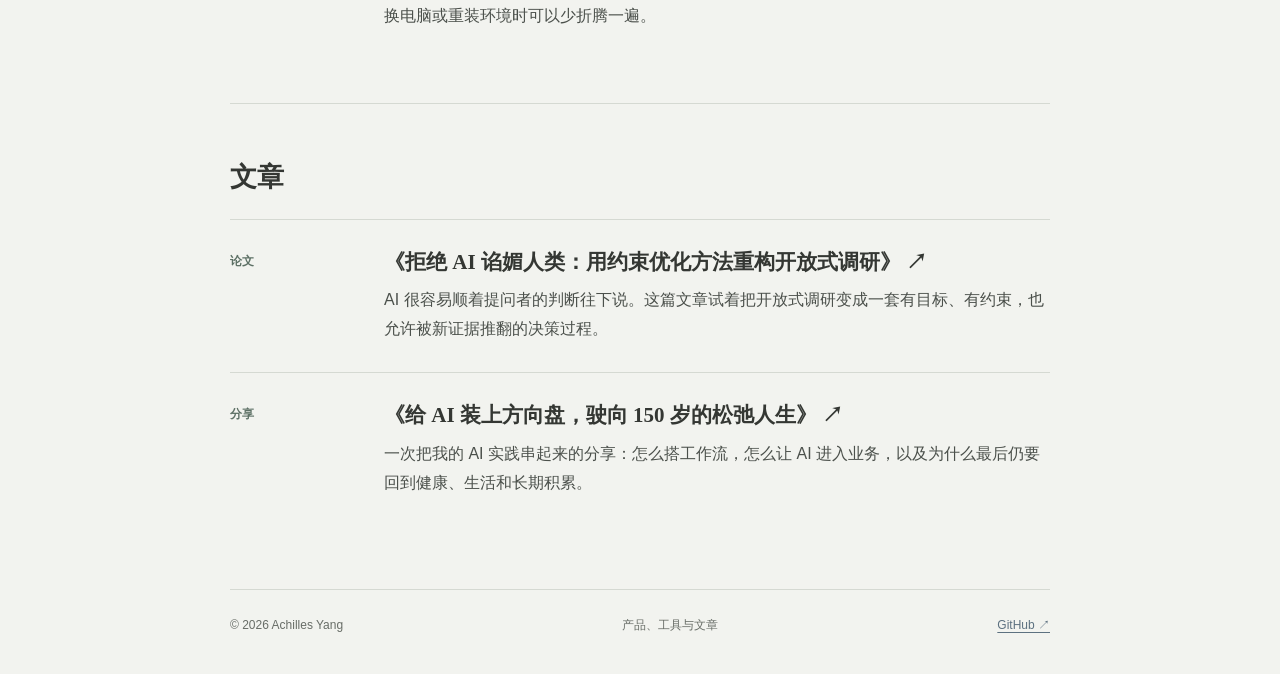
==== commit b4c54a4a: "添加个人主页英文版" ====
--- a/docs/index.html
+++ b/docs/index.html
@@ -8,11 +8,15 @@
   <meta name="description" content="Achilles Yang 的个人主页。这里放着我正在做的产品、开源工具和文章。">
   <meta property="og:type" content="website">
   <meta property="og:locale" content="zh_CN">
+  <meta property="og:locale:alternate" content="en_US">
   <meta property="og:title" content="Achilles Yang | 产品、工具与文章">
   <meta property="og:description" content="这里放着我正在做的产品、开源工具和文章。">
   <meta property="og:url" content="https://goatgit.github.io/">
   <meta name="twitter:card" content="summary">
   <link rel="canonical" href="https://goatgit.github.io/">
+  <link rel="alternate" hreflang="zh-CN" href="https://goatgit.github.io/">
+  <link rel="alternate" hreflang="en" href="https://goatgit.github.io/en/">
+  <link rel="alternate" hreflang="x-default" href="https://goatgit.github.io/">
   <link rel="icon" href="./favicon-ay.svg" type="image/svg+xml">
   <link rel="stylesheet" href="./styles.css">
   <script type="application/ld+json">
@@ -39,6 +43,11 @@
       <a href="#products">作品</a>
       <a href="#opensource">开源作品</a>
       <a href="#writing">文章</a>
+      <span class="language-switch" role="group" aria-label="语言">
+        <span aria-current="page">中</span>
+        <span class="language-divider" aria-hidden="true">/</span>
+        <a href="./en/" lang="en" hreflang="en" aria-label="Switch to English">EN</a>
+      </span>
       <a href="https://github.com/GoatGit" target="_blank" rel="noopener noreferrer">GitHub <span aria-hidden="true">↗</span></a>
     </nav>
   </header>
--- a/docs/styles.css
+++ b/docs/styles.css
@@ -121,6 +121,23 @@
   text-decoration: underline;
 }
 
+.language-switch {
+  display: inline-flex;
+  align-items: center;
+  gap: 5px;
+  color: var(--muted);
+  white-space: nowrap;
+}
+
+.language-switch [aria-current="page"] {
+  color: var(--ink);
+  font-weight: 600;
+}
+
+.language-divider {
+  color: var(--line);
+}
+
 main {
   padding-top: 72px;
   padding-bottom: 92px;
@@ -217,6 +234,64 @@
 .career-connector-three {
   grid-row: 2;
   grid-column: 6;
+}
+
+.lang-en .career-map {
+  grid-template-columns: minmax(0, 1fr) 42px minmax(0, 1fr);
+  grid-template-rows: auto 36px auto;
+  gap: 16px 12px;
+  height: auto;
+  min-height: 205px;
+}
+
+.lang-en .career-node {
+  font-size: 31px;
+  white-space: normal;
+}
+
+.lang-en .career-node-researcher {
+  grid-row: 1;
+  grid-column: 1;
+  justify-self: start;
+}
+
+.lang-en .career-node-engineer {
+  grid-row: 1;
+  grid-column: 3;
+  justify-self: end;
+  text-align: right;
+}
+
+.lang-en .career-node-product {
+  grid-row: 3;
+  grid-column: 1;
+  justify-self: start;
+}
+
+.lang-en .career-node-manager {
+  grid-row: 3;
+  grid-column: 3;
+  justify-self: end;
+  text-align: right;
+}
+
+.lang-en .career-connector-one {
+  grid-row: 1;
+  grid-column: 2;
+}
+
+.lang-en .career-connector-two {
+  grid-row: 2;
+  grid-column: 2;
+}
+
+.lang-en .career-connector-two::before {
+  content: "↙";
+}
+
+.lang-en .career-connector-three {
+  grid-row: 3;
+  grid-column: 2;
 }
 
 .current-role {
@@ -363,6 +438,15 @@
     font-size: 27px;
   }
 
+  .lang-en .career-map {
+    gap: 20px 5px;
+    min-height: 180px;
+  }
+
+  .lang-en .career-node {
+    font-size: 25px;
+  }
+
   .career-node-researcher {
     grid-row: 1;
     grid-column: 1;
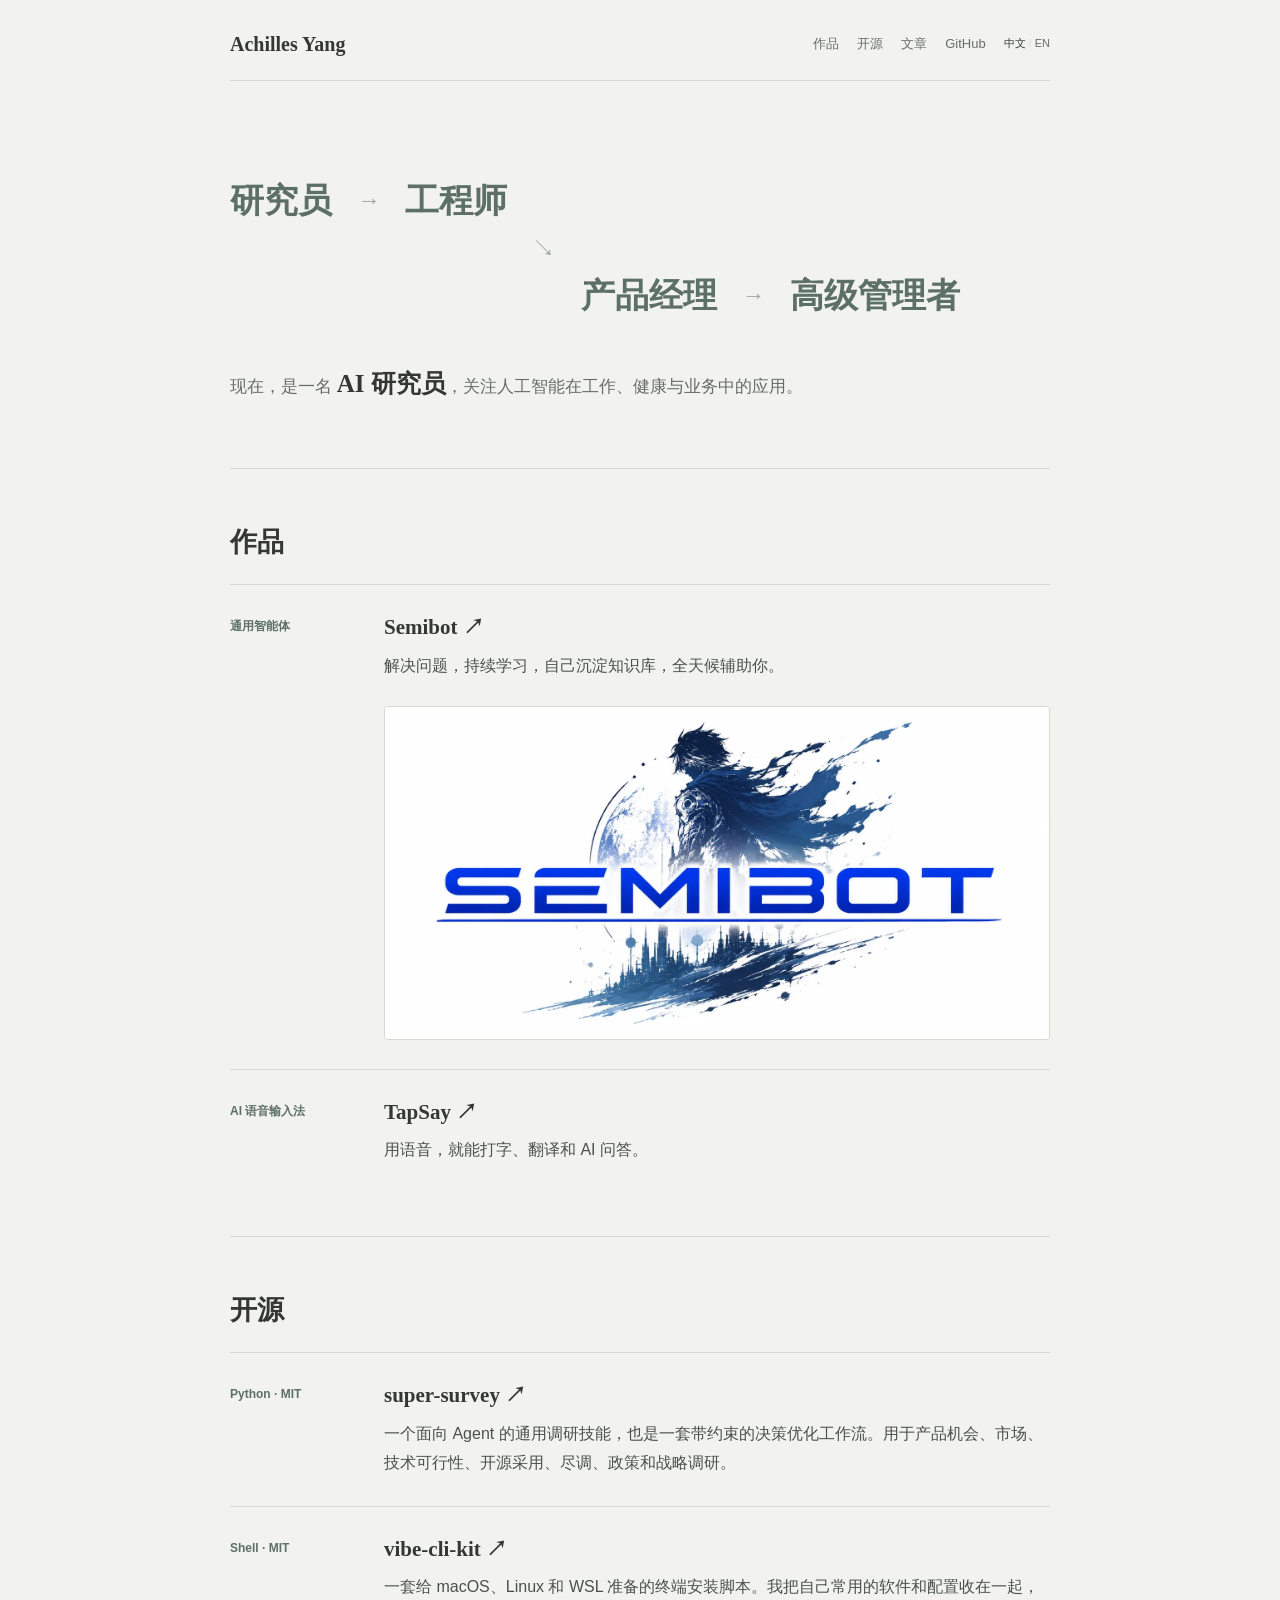
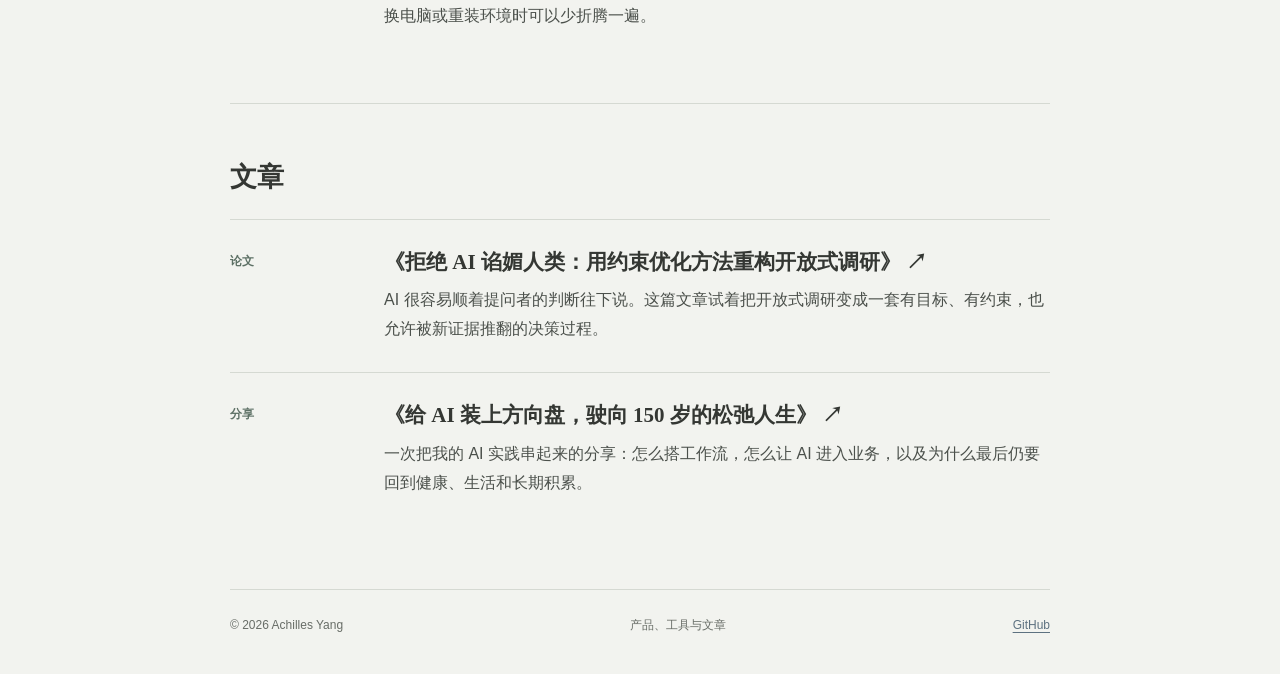
==== commit 1b845a46: "优化双语主页导航与排版" ====
--- a/docs/index.html
+++ b/docs/index.html
@@ -41,14 +41,14 @@
     <a class="site-name" href="#top">Achilles Yang</a>
     <nav aria-label="主要导航">
       <a href="#products">作品</a>
-      <a href="#opensource">开源作品</a>
+      <a href="#opensource">开源</a>
       <a href="#writing">文章</a>
+      <a href="https://github.com/GoatGit" target="_blank" rel="noopener noreferrer">GitHub</a>
       <span class="language-switch" role="group" aria-label="语言">
-        <span aria-current="page">中</span>
+        <span aria-current="page">中文</span>
         <span class="language-divider" aria-hidden="true">/</span>
         <a href="./en/" lang="en" hreflang="en" aria-label="Switch to English">EN</a>
       </span>
-      <a href="https://github.com/GoatGit" target="_blank" rel="noopener noreferrer">GitHub <span aria-hidden="true">↗</span></a>
     </nav>
   </header>
 
@@ -91,7 +91,7 @@
     </section>
 
     <section id="opensource" aria-labelledby="opensource-title">
-      <h2 id="opensource-title">开源作品</h2>
+      <h2 id="opensource-title">开源</h2>
 
       <article class="entry">
         <div class="entry-meta">Python · MIT</div>
@@ -133,7 +133,7 @@
   <footer class="site-footer">
     <p>© 2026 Achilles Yang</p>
     <p>产品、工具与文章</p>
-    <p><a href="https://github.com/GoatGit" target="_blank" rel="noopener noreferrer">GitHub <span aria-hidden="true">↗</span></a></p>
+    <p><a href="https://github.com/GoatGit" target="_blank" rel="noopener noreferrer">GitHub</a></p>
   </footer>
 </body>
 </html>
--- a/docs/styles.css
+++ b/docs/styles.css
@@ -124,14 +124,15 @@
 .language-switch {
   display: inline-flex;
   align-items: center;
-  gap: 5px;
+  gap: 3px;
   color: var(--muted);
+  font-size: 11px;
   white-space: nowrap;
 }
 
 .language-switch [aria-current="page"] {
   color: var(--ink);
-  font-weight: 600;
+  font-weight: 500;
 }
 
 .language-divider {
@@ -172,6 +173,7 @@
 
 .career-node {
   display: block;
+  color: var(--sage);
   font-family: var(--serif);
   font-size: 34px;
   font-weight: 600;
@@ -182,25 +184,21 @@
 .career-node-researcher {
   grid-row: 1;
   grid-column: 1;
-  color: var(--ink);
 }
 
 .career-node-engineer {
   grid-row: 1;
   grid-column: 3;
-  color: var(--mist-blue);
 }
 
 .career-node-product {
   grid-row: 2;
   grid-column: 5;
-  color: var(--clay);
 }
 
 .career-node-manager {
   grid-row: 2;
   grid-column: 7;
-  color: var(--sage);
 }
 
 .career-connector {
@@ -245,7 +243,7 @@
 }
 
 .lang-en .career-node {
-  font-size: 31px;
+  font-size: 27px;
   white-space: normal;
 }
 
@@ -306,7 +304,7 @@
   color: var(--ink);
   font-family: var(--serif);
   font-size: 25px;
-  font-weight: 600;
+  font-weight: 700;
 }
 
 main > section:not(.intro) {
@@ -444,7 +442,7 @@
   }
 
   .lang-en .career-node {
-    font-size: 25px;
+    font-size: 22px;
   }
 
   .career-node-researcher {
